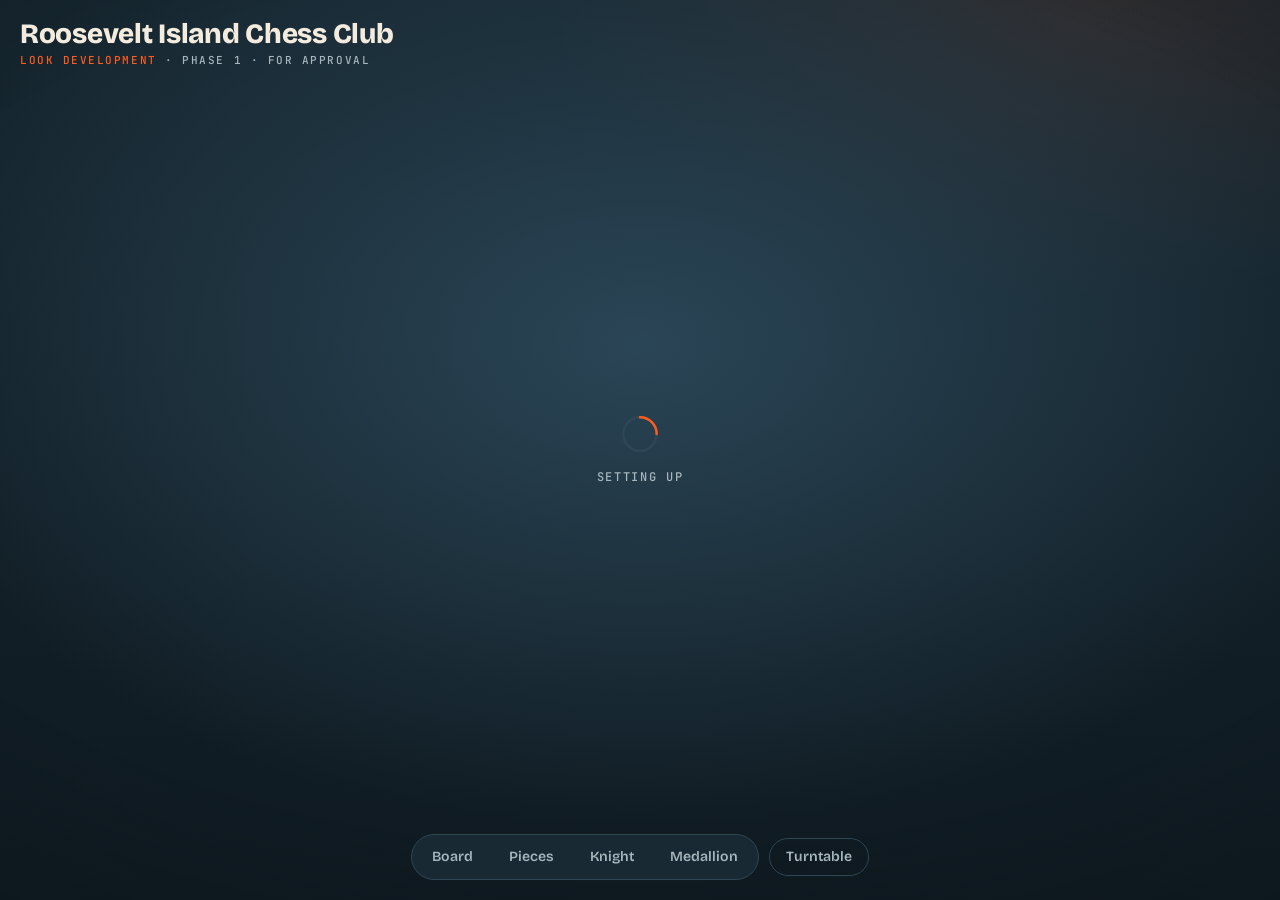
==== site/lookdev/index.html @ ce6ceb1c "Phase 1: 3D look development (board, pieces, club medallion) All 3D is built in code: turned Staunto" ====
<!doctype html>
<html lang="en">
<head>
<meta charset="utf-8">
<meta name="viewport" content="width=device-width, initial-scale=1, viewport-fit=cover">
<title>Look Development · Roosevelt Island Chess Club</title>
<meta name="robots" content="noindex">
<meta name="theme-color" content="#132029">
<link rel="preconnect" href="https://fonts.googleapis.com">
<link rel="preconnect" href="https://fonts.gstatic.com" crossorigin>
<link rel="stylesheet" href="https://fonts.googleapis.com/css2?family=Atkinson+Hyperlegible:wght@400;700&family=Bricolage+Grotesque:opsz,wght@12..96,600;12..96,800&family=JetBrains+Mono:wght@500&display=swap">
<style>
:root{
  --canvas:#132029; --panel:#1b2c37e6; --line:#2f4655; --ivory:#f3ebdd; --muted:#a7b5bd; --orange:#ff5b1f;
  --display:"Bricolage Grotesque","Segoe UI",system-ui,sans-serif;
  --body:"Atkinson Hyperlegible","Segoe UI",system-ui,sans-serif;
  --mono:"JetBrains Mono",ui-monospace,Consolas,monospace;
  color-scheme:dark;
}
*{box-sizing:border-box}
html,body{height:100%;margin:0}
body{
  background:
    radial-gradient(1100px 700px at 50% 38%, #2a4556 0%, transparent 70%),
    radial-gradient(900px 500px at 85% 0%, #ff5b1f1c, transparent 60%),
    linear-gradient(180deg,#16262f 0%,#0f1a21 100%);
  color:var(--ivory);font:16px/1.5 var(--body);overflow:hidden;
}
#scene{position:fixed;inset:0;width:100%;height:100%;display:block;touch-action:none;opacity:0;transition:opacity 1.2s ease}
body.ready #scene{opacity:1}
.vignette{position:fixed;inset:0;pointer-events:none;background:radial-gradient(120% 90% at 50% 45%,transparent 55%,#0a1217aa 100%)}

header{position:fixed;top:calc(env(safe-area-inset-top,0px) + 20px);left:max(20px,env(safe-area-inset-left,0px));right:max(20px,env(safe-area-inset-right,0px));display:flex;justify-content:space-between;gap:16px;align-items:flex-start;pointer-events:none}
header h1{margin:0;font:800 clamp(20px,2.4vw,28px)/1.05 var(--display);letter-spacing:-.01em}
header p{margin:6px 0 0;font:500 11px/1 var(--mono);letter-spacing:.14em;text-transform:uppercase;color:var(--muted)}
header p b{color:var(--orange);font-weight:500}

.dock{position:fixed;left:50%;transform:translateX(-50%);bottom:calc(env(safe-area-inset-bottom,0px) + 20px);display:grid;gap:12px;justify-items:center;width:min(720px,calc(100% - 32px))}
.shots{display:flex;gap:4px;padding:4px;background:var(--panel);border:1px solid var(--line);border-radius:999px;backdrop-filter:blur(10px)}
.shots button,.tt{appearance:none;border:0;background:transparent;color:var(--muted);font:600 14px/1 var(--display);padding:11px 16px;border-radius:999px;cursor:pointer;transition:background .25s,color .25s}
.shots button:hover,.tt:hover{color:var(--ivory)}
.shots button[aria-pressed="true"]{background:var(--ivory);color:#132029}
.tt{border:1px solid var(--line)}
.tt[aria-pressed="true"]{border-color:var(--orange);color:var(--ivory)}
button:focus-visible{outline:2px solid var(--orange);outline-offset:2px}
.row{display:flex;gap:10px;align-items:center;flex-wrap:wrap;justify-content:center}
#caption{margin:0;max-width:62ch;text-align:center;color:var(--ivory);font-size:15px;text-wrap:balance;text-shadow:0 1px 12px #0b141a}
@media (pointer:coarse){.shots button,.tt{min-height:44px}}
@media (max-width:520px){.shots button{padding:11px 11px;font-size:13px}#caption{font-size:14px}}

#loader{position:fixed;inset:0;display:grid;place-items:center;transition:opacity .8s ease, visibility .8s;pointer-events:none}
#loader.done{opacity:0;visibility:hidden}
#loader div{display:grid;gap:14px;justify-items:center}
#loader svg{width:40px;height:40px;animation:spin 1.6s linear infinite}
#loader.failed svg{display:none}
#status{font:500 12px/1 var(--mono);letter-spacing:.14em;text-transform:uppercase;color:var(--muted);text-align:center;max-width:36ch;line-height:1.5}
@keyframes spin{to{transform:rotate(360deg)}}
@media (prefers-reduced-motion:reduce){#loader svg{animation:none}#scene{transition:none}}
</style>
<script type="importmap">
{ "imports": {
  "three": "../assets/vendor/three/three.module.min.js",
  "three/addons/": "../assets/vendor/three/addons/"
} }
</script>
</head>
<body>
<canvas id="scene" aria-label="3D chess board, pieces and club medallion"></canvas>
<div class="vignette" aria-hidden="true"></div>

<header>
  <div>
    <h1>Roosevelt Island Chess Club</h1>
    <p><b>Look development</b> · Phase 1 · for approval</p>
  </div>
</header>

<div id="loader" role="status">
  <div>
    <svg viewBox="0 0 48 48" aria-hidden="true"><circle cx="24" cy="24" r="20" fill="none" stroke="#2f4655" stroke-width="3"/><path d="M24 4a20 20 0 0 1 20 20" fill="none" stroke="#ff5b1f" stroke-width="3" stroke-linecap="round"/></svg>
    <span id="status">Setting up</span>
  </div>
</div>

<nav class="dock" aria-label="Camera shots">
  <p id="caption"></p>
  <div class="row">
    <div class="shots" role="group" aria-label="Shot">
      <button type="button" data-shot="board" aria-pressed="false">Board</button>
      <button type="button" data-shot="pieces" aria-pressed="false">Pieces</button>
      <button type="button" data-shot="knight" aria-pressed="false">Knight</button>
      <button type="button" data-shot="medallion" aria-pressed="false">Medallion</button>
    </div>
    <button type="button" class="tt" id="turntable" aria-pressed="false">Turntable</button>
  </div>
</nav>

<script type="module" src="../assets/js/lookdev.js"></script>
</body>
</html>
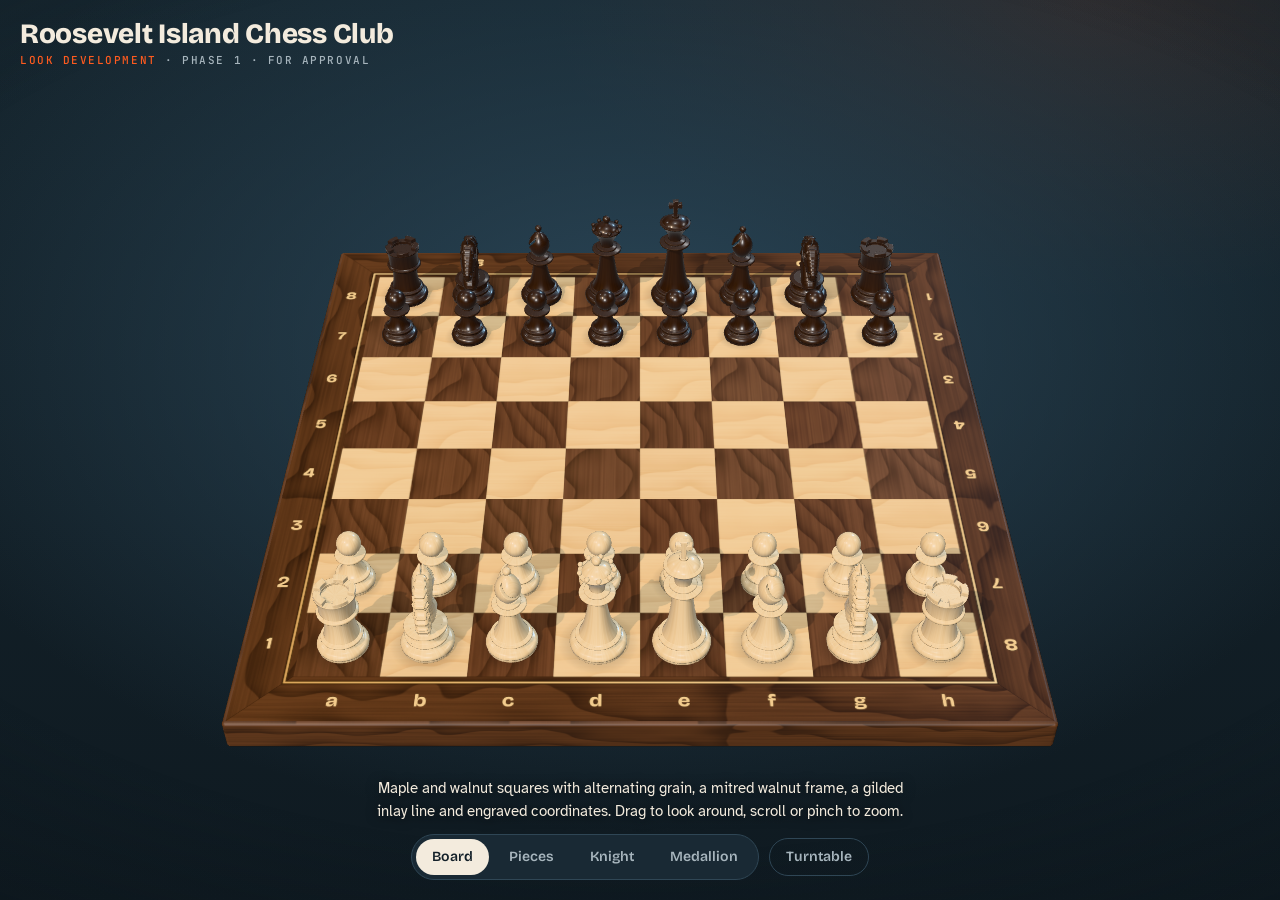
==== commit 1b5f1461: "Phase 4: launch prep, scale pass and lighter phones - Scale pass: smaller type and spacing, headline" ====
--- a/site/lookdev/index.html
+++ b/site/lookdev/index.html
@@ -6,9 +6,9 @@
 <title>Look Development · Roosevelt Island Chess Club</title>
 <meta name="robots" content="noindex">
 <meta name="theme-color" content="#132029">
-<link rel="preconnect" href="https://fonts.googleapis.com">
-<link rel="preconnect" href="https://fonts.gstatic.com" crossorigin>
-<link rel="stylesheet" href="https://fonts.googleapis.com/css2?family=Atkinson+Hyperlegible:wght@400;700&family=Bricolage+Grotesque:opsz,wght@12..96,600;12..96,800&family=JetBrains+Mono:wght@500&display=swap">
+<link rel="preload" href="../assets/fonts/bricolage-grotesque/bricolage-grotesque-variable.woff2" as="font" type="font/woff2" crossorigin>
+<link rel="preload" href="../assets/fonts/atkinson-hyperlegible/atkinson-hyperlegible-normal-400.woff2" as="font" type="font/woff2" crossorigin>
+<link rel="stylesheet" href="../assets/css/fonts.css">
 <style>
 :root{
   --canvas:#132029; --panel:#1b2c37e6; --line:#2f4655; --ivory:#f3ebdd; --muted:#a7b5bd; --orange:#ff5b1f;
--- a/site/assets/css/fonts.css
+++ b/site/assets/css/fonts.css
@@ -0,0 +1,6 @@
+/* Self-hosted fonts (SIL Open Font License, see OFL.txt in each folder). Latin subset only. */
+@font-face { font-family: 'Atkinson Hyperlegible'; font-style: italic; font-weight: 400; font-display: swap; src: url('../fonts/atkinson-hyperlegible/atkinson-hyperlegible-italic-400.woff2') format('woff2'); unicode-range: U+0000-00FF, U+0131, U+0152-0153, U+02BB-02BC, U+02C6, U+02DA, U+02DC, U+0304, U+0308, U+0329, U+2000-206F, U+20AC, U+2122, U+2191, U+2193, U+2212, U+2215, U+FEFF, U+FFFD; }
+@font-face { font-family: 'Atkinson Hyperlegible'; font-style: normal; font-weight: 400; font-display: swap; src: url('../fonts/atkinson-hyperlegible/atkinson-hyperlegible-normal-400.woff2') format('woff2'); unicode-range: U+0000-00FF, U+0131, U+0152-0153, U+02BB-02BC, U+02C6, U+02DA, U+02DC, U+0304, U+0308, U+0329, U+2000-206F, U+20AC, U+2122, U+2191, U+2193, U+2212, U+2215, U+FEFF, U+FFFD; }
+@font-face { font-family: 'Atkinson Hyperlegible'; font-style: normal; font-weight: 700; font-display: swap; src: url('../fonts/atkinson-hyperlegible/atkinson-hyperlegible-normal-700.woff2') format('woff2'); unicode-range: U+0000-00FF, U+0131, U+0152-0153, U+02BB-02BC, U+02C6, U+02DA, U+02DC, U+0304, U+0308, U+0329, U+2000-206F, U+20AC, U+2122, U+2191, U+2193, U+2212, U+2215, U+FEFF, U+FFFD; }
+@font-face { font-family: 'Bricolage Grotesque'; font-style: normal; font-weight: 200 800; font-display: swap; src: url('../fonts/bricolage-grotesque/bricolage-grotesque-variable.woff2') format('woff2'); unicode-range: U+0000-00FF, U+0131, U+0152-0153, U+02BB-02BC, U+02C6, U+02DA, U+02DC, U+0304, U+0308, U+0329, U+2000-206F, U+20AC, U+2122, U+2191, U+2193, U+2212, U+2215, U+FEFF, U+FFFD; }
+@font-face { font-family: 'JetBrains Mono'; font-style: normal; font-weight: 500; font-display: swap; src: url('../fonts/jetbrains-mono/jetbrains-mono-normal-500.woff2') format('woff2'); unicode-range: U+0000-00FF, U+0131, U+0152-0153, U+02BB-02BC, U+02C6, U+02DA, U+02DC, U+0304, U+0308, U+0329, U+2000-206F, U+20AC, U+2122, U+2191, U+2193, U+2212, U+2215, U+FEFF, U+FFFD; }
